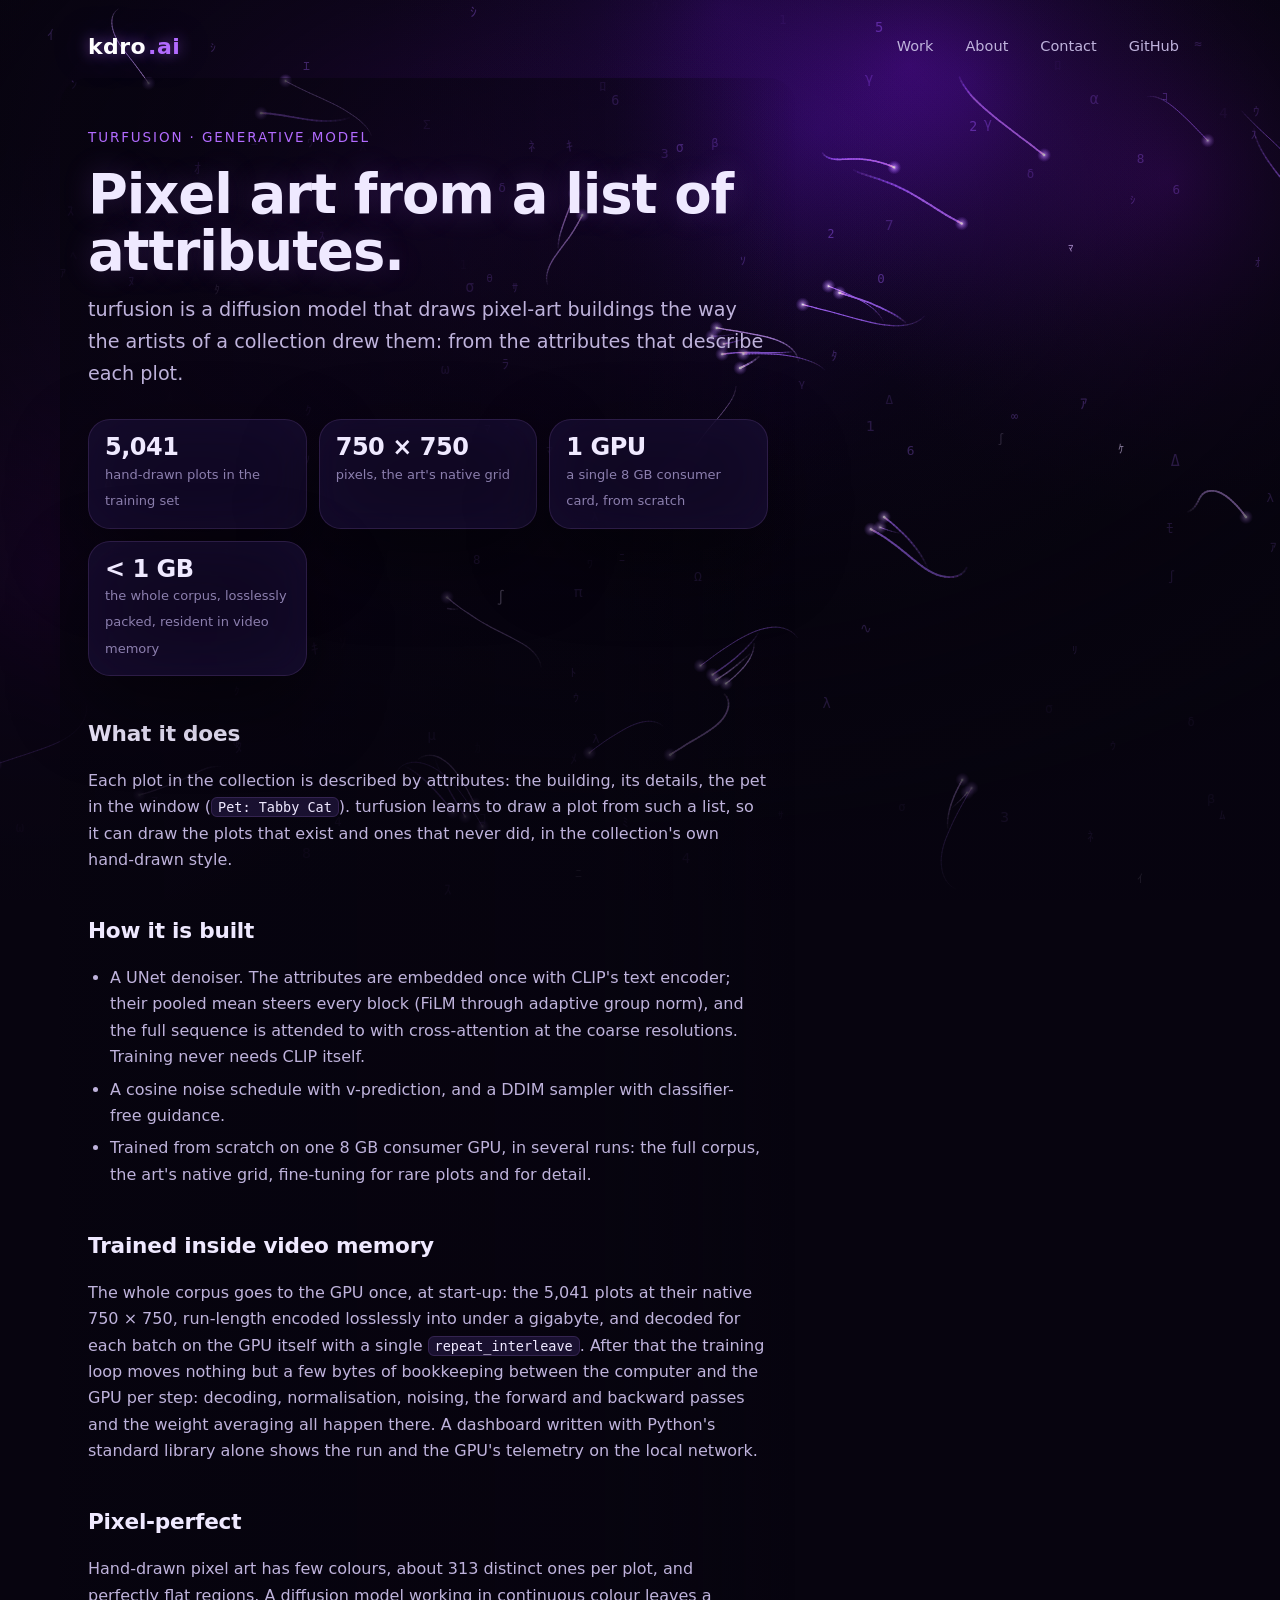
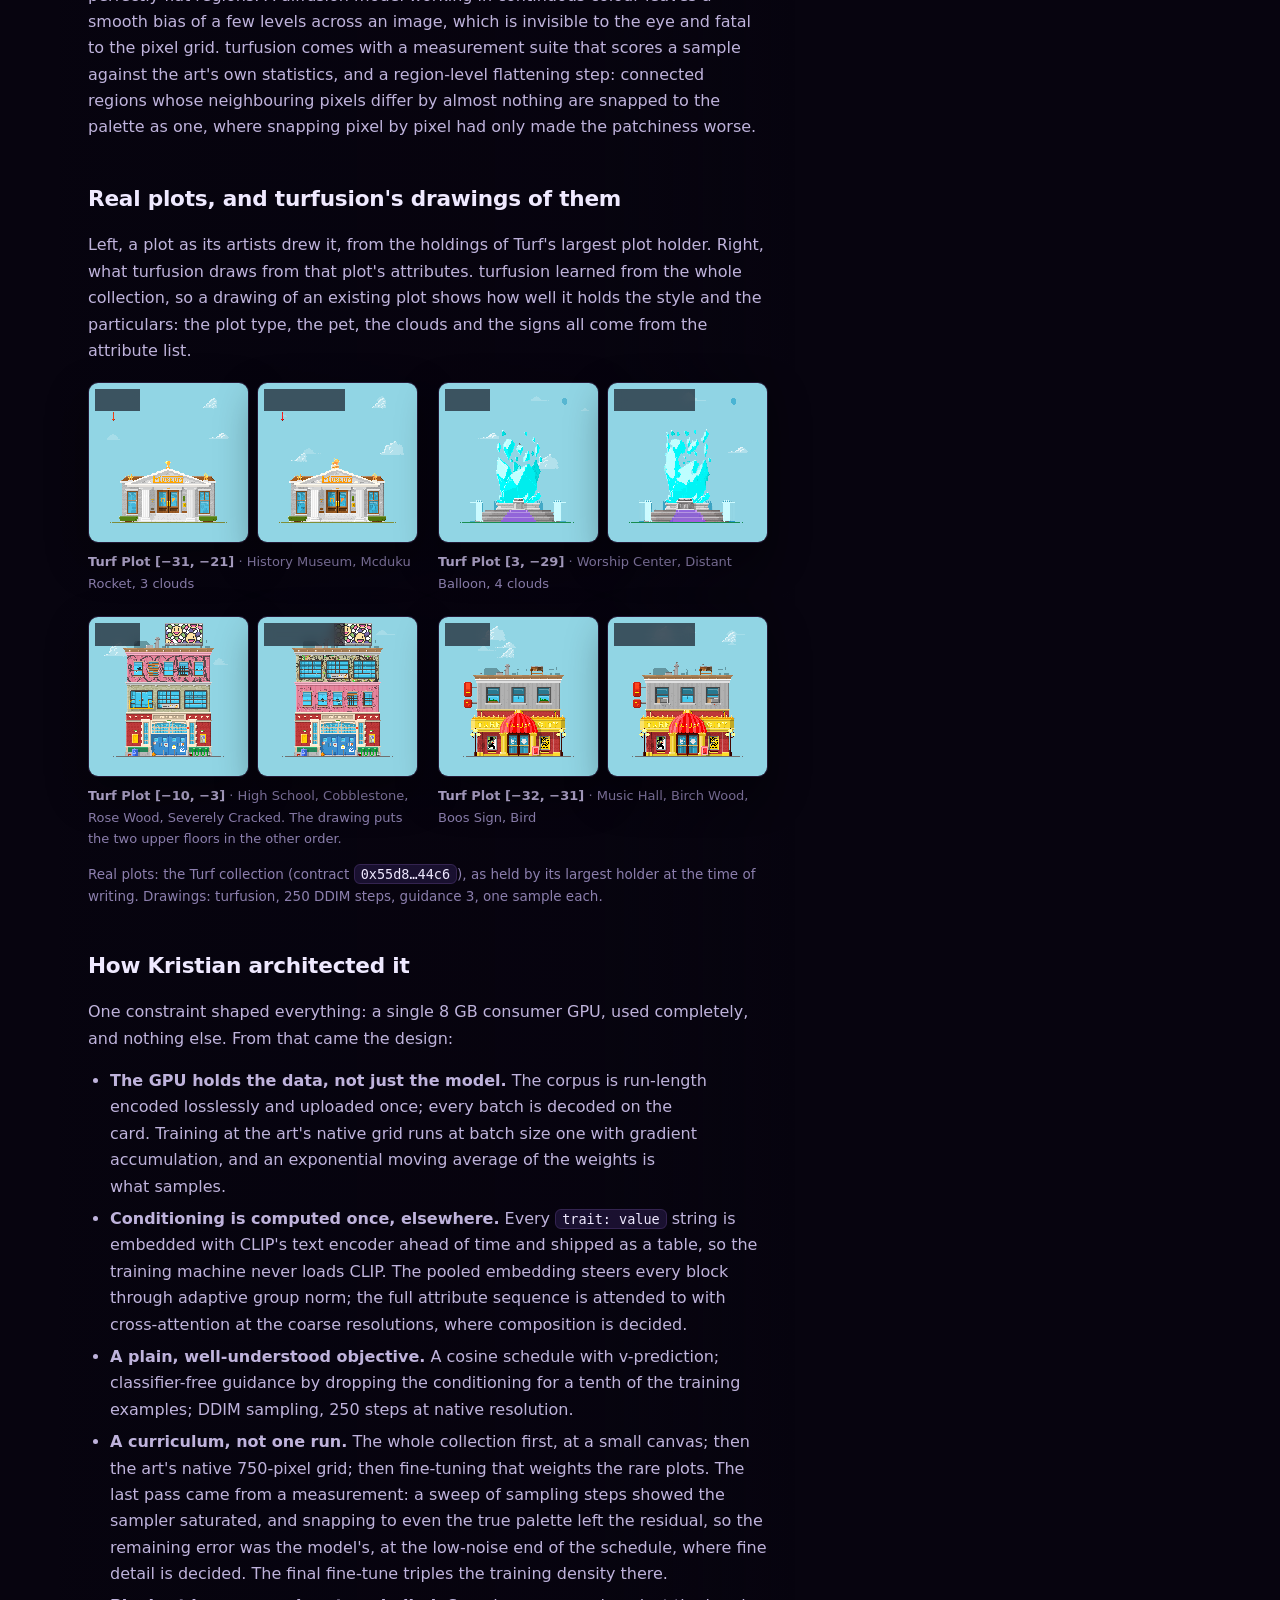
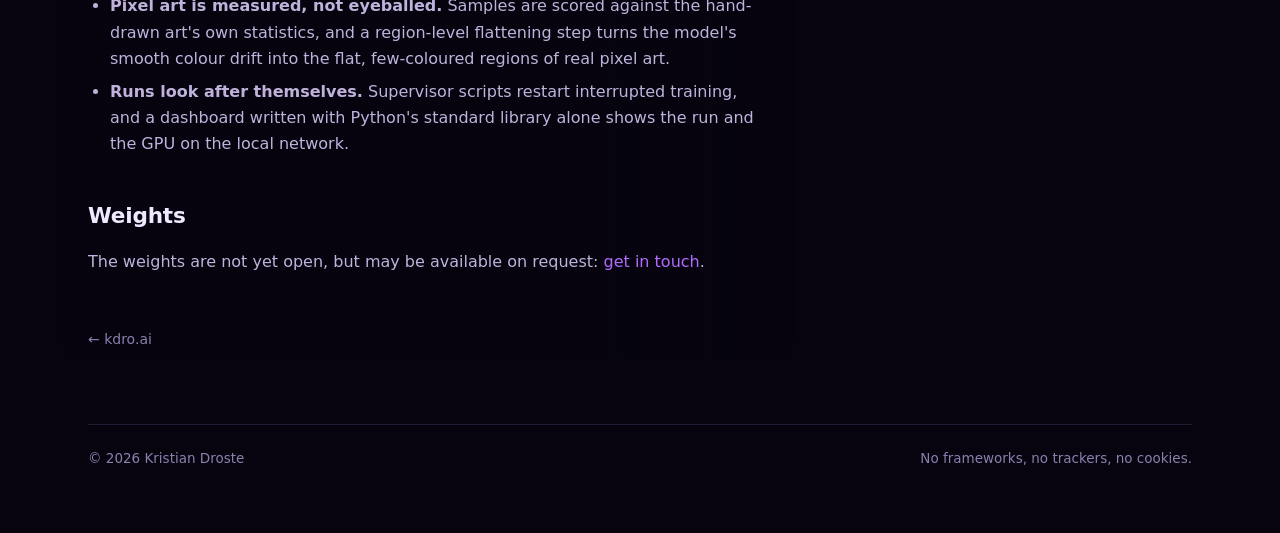
==== turfusion.html @ 793a9ba7 "kdro.ai" ====
<!doctype html>
<html lang="en">
<head>
<meta charset="utf-8">
<meta name="viewport" content="width=device-width, initial-scale=1">
<title>turfusion · kdro.ai</title>
<meta name="description" content="turfusion is a diffusion model that draws pixel-art buildings from a list of attributes, trained from scratch on a single 8 GB GPU with the whole corpus resident in video memory.">
<meta name="theme-color" content="#07040f">
<link rel="icon" href="favicon.svg" type="image/svg+xml">
<link rel="stylesheet" href="kdro.css">
</head>
<body>
<canvas id="field" aria-hidden="true"></canvas>
<div class="veil" aria-hidden="true"></div>
<div class="page">
  <header class="top">
    <a class="wordmark" href="./" aria-label="kdro.ai">kdro<small>.ai</small></a>
    <nav>
      <a href="./#work">Work</a>
      <a href="./#about">About</a>
      <a href="./#contact">Contact</a>
      <a href="https://github.com/kristiandroste" rel="noopener">GitHub</a>
    </nav>
  </header>

  <main class="doc">
    <p class="eyebrow">turfusion · generative model</p>
    <h1>Pixel art from a list of attributes.</h1>
    <p class="lede">turfusion is a diffusion model that draws pixel-art buildings the way the artists of a collection drew
      them: from the attributes that describe each plot.</p>

    <div class="facts">
      <div class="card fact"><b>5,041</b><span>hand-drawn plots in the training set</span></div>
      <div class="card fact"><b>750 × 750</b><span>pixels, the art's native grid</span></div>
      <div class="card fact"><b>1 GPU</b><span>a single 8 GB consumer card, from scratch</span></div>
      <div class="card fact"><b>&lt; 1 GB</b><span>the whole corpus, losslessly packed, resident in video memory</span></div>
    </div>

    <h2>What it does</h2>
    <p>Each plot in the collection is described by attributes: the building, its details, the pet in the window
      (<code>Pet: Tabby Cat</code>). turfusion learns to draw a plot from such a list, so it can draw the plots that
      exist and ones that never did, in the collection's own hand-drawn style.</p>

    <h2>How it is built</h2>
    <ul>
      <li>A UNet denoiser. The attributes are embedded once with CLIP's text encoder; their pooled mean steers every
        block (FiLM through adaptive group norm), and the full sequence is attended to with cross-attention at the coarse
        resolutions. Training never needs CLIP itself.</li>
      <li>A cosine noise schedule with v-prediction, and a DDIM sampler with classifier-free guidance.</li>
      <li>Trained from scratch on one 8 GB consumer GPU, in several runs: the full corpus, the art's native grid,
        fine-tuning for rare plots and for detail.</li>
    </ul>

    <h2>Trained inside video memory</h2>
    <p>The whole corpus goes to the GPU once, at start-up: the 5,041 plots at their native 750 × 750, run-length encoded
      losslessly into under a gigabyte, and decoded for each batch on the GPU itself with a single
      <code>repeat_interleave</code>. After that the training loop moves nothing but a few bytes of bookkeeping between
      the computer and the GPU per step: decoding, normalisation, noising, the forward and backward passes and the weight
      averaging all happen there.
      A dashboard written with Python's standard library alone shows the run and the GPU's telemetry on the local
      network.</p>

    <h2>Pixel-perfect</h2>
    <p>Hand-drawn pixel art has few colours, about 313 distinct ones per plot, and perfectly flat regions. A diffusion
      model working in continuous colour leaves a smooth bias of a few levels across an image, which is invisible to the
      eye and fatal to the pixel grid. turfusion comes with a measurement suite that scores a sample against the art's own
      statistics, and a region-level flattening step: connected regions whose neighbouring pixels differ by almost nothing
      are snapped to the palette as one, where snapping pixel by pixel had only made the patchiness worse.</p>

    <h2>Real plots, and turfusion's drawings of them</h2>
    <p>Left, a plot as its artists drew it, from the holdings of Turf's largest plot holder. Right, what turfusion draws
      from that plot's attributes. turfusion learned from the whole collection, so a drawing of an existing plot shows how
      well it holds the style and the particulars: the plot type, the pet, the clouds and the signs all come from the
      attribute list.</p>
    <div class="pairs">
      <figure class="pair">
        <div class="two"><span class="im" data-l="real"><img src="img/plot-2088.png" width="750" height="750" alt="The real plot: a museum with a rocket in the sky." loading="lazy"></span><span class="im" data-l="turfusion"><img src="img/gen-2088.png" width="750" height="750" alt="turfusion's drawing of the museum plot." loading="lazy"></span></div>
        <figcaption><b>Turf Plot [−31, −21]</b> · History Museum, Mcduku Rocket, 3 clouds</figcaption>
      </figure>
      <figure class="pair">
        <div class="two"><span class="im" data-l="real"><img src="img/plot-3607.png" width="750" height="750" alt="The real plot: a worship center of crystal." loading="lazy"></span><span class="im" data-l="turfusion"><img src="img/gen-3607.png" width="750" height="750" alt="turfusion's drawing of the worship center plot." loading="lazy"></span></div>
        <figcaption><b>Turf Plot [3, −29]</b> · Worship Center, Distant Balloon, 4 clouds</figcaption>
      </figure>
      <figure class="pair">
        <div class="two"><span class="im" data-l="real"><img src="img/plot-3075.png" width="750" height="750" alt="The real plot: a high school with a graffitied, cracked upper floor." loading="lazy"></span><span class="im" data-l="turfusion"><img src="img/gen-3075.png" width="750" height="750" alt="turfusion's drawing of the high school plot, with the two upper floors in the other order." loading="lazy"></span></div>
        <figcaption><b>Turf Plot [−10, −3]</b> · High School, Cobblestone, Rose Wood, Severely Cracked. The drawing puts the two upper floors in the other order.</figcaption>
      </figure>
      <figure class="pair">
        <div class="two"><span class="im" data-l="real"><img src="img/plot-4882.png" width="750" height="750" alt="The real plot: a music hall in birch wood." loading="lazy"></span><span class="im" data-l="turfusion"><img src="img/gen-4882.png" width="750" height="750" alt="turfusion's drawing of the music hall plot." loading="lazy"></span></div>
        <figcaption><b>Turf Plot [−32, −31]</b> · Music Hall, Birch Wood, Boos Sign, Bird</figcaption>
      </figure>
    </div>
    <p class="small">Real plots: the Turf collection (contract <code>0x55d8…44c6</code>), as held by its largest holder at the
      time of writing. Drawings: turfusion, 250 DDIM steps, guidance 3, one sample each.</p>

    <h2>How Kristian architected it</h2>
    <p>One constraint shaped everything: a single 8 GB consumer GPU, used completely, and nothing else. From that came
      the design:</p>
    <ul>
      <li><b>The GPU holds the data, not just the model.</b> The corpus is run-length encoded losslessly and uploaded once;
        every batch is decoded on the card. Training at the art's native grid runs at batch size one with gradient
        accumulation, and an exponential moving average of the weights is what samples.</li>
      <li><b>Conditioning is computed once, elsewhere.</b> Every <code>trait: value</code> string is embedded with CLIP's
        text encoder ahead of time and shipped as a table, so the training machine never loads CLIP. The pooled
        embedding steers every block through adaptive group norm; the full attribute sequence is attended to with
        cross-attention at the coarse resolutions, where composition is decided.</li>
      <li><b>A plain, well-understood objective.</b> A cosine schedule with v-prediction; classifier-free guidance by
        dropping the conditioning for a tenth of the training examples; DDIM sampling, 250 steps at native resolution.</li>
      <li><b>A curriculum, not one run.</b> The whole collection first, at a small canvas; then the art's native
        750-pixel grid; then fine-tuning that weights the rare plots. The last pass came from a measurement: a sweep of
        sampling steps showed the sampler saturated, and snapping to even the true palette left the residual, so the
        remaining error was the model's, at the low-noise end of the schedule, where fine detail is decided. The final
        fine-tune triples the training density there.</li>
      <li><b>Pixel art is measured, not eyeballed.</b> Samples are scored against the hand-drawn art's own statistics,
        and a region-level flattening step turns the model's smooth colour drift into the flat, few-coloured regions
        of real pixel art.</li>
      <li><b>Runs look after themselves.</b> Supervisor scripts restart interrupted training, and a dashboard written
        with Python's standard library alone shows the run and the GPU on the local network.</li>
    </ul>

    <h2>Weights</h2>
    <p>The weights are not yet open, but may be available on request: <a href="./#contact">get in touch</a>.</p>

    <a class="back" href="./">← kdro.ai</a>
  </main>

  <footer>
    <span>© 2026 Kristian Droste</span>
    <span>No frameworks, no trackers, no cookies.</span>
  </footer>
</div>
<script src="field.js"></script>
</body>
</html>
---- kdro.css ----
/* kdro.ai: dark, deep purple, black light. */
:root {
  --bg: #07040f;
  --ink: #efe9ff;
  --ink-2: #bfb3dc;
  --ink-3: #8c7fae;
  --violet: #8b5cf6;
  --uv: #b26bff;
  --magenta: #e55cff;
  --glow: rgba(178, 107, 255, .55);
  --card: rgba(22, 12, 46, .62);
  --card-2: rgba(30, 16, 60, .72);
  --line: rgba(190, 140, 255, .16);
  --line-2: rgba(190, 140, 255, .34);
  --sans: Inter, "Segoe UI", system-ui, -apple-system, Roboto, "Helvetica Neue", sans-serif;
  --mono: "JetBrains Mono", "SF Mono", Menlo, Consolas, "DejaVu Sans Mono", monospace;
  --radius: 22px;
}
* { box-sizing: border-box; }
html { background: var(--bg); color-scheme: dark; scroll-behavior: smooth; }
body { margin: 0; min-height: 100vh; font: 16px/1.65 var(--sans); color: var(--ink-2); background: var(--bg); overflow-x: hidden;
  -webkit-font-smoothing: antialiased; }
a { color: var(--uv); text-decoration: none; }
a:hover { color: #d6b8ff; }
::selection { background: rgba(178, 107, 255, .45); color: #fff; }

#field { position: fixed; inset: 0; width: 100%; height: 100%; z-index: 0; }
.veil { position: fixed; inset: 0; z-index: 0; pointer-events: none;
  background: radial-gradient(ellipse 80% 70% at 50% 25%, rgba(7, 4, 15, 0) 0%, rgba(7, 4, 15, .45) 60%, rgba(7, 4, 15, .8) 100%); }

.page { position: relative; z-index: 1; max-width: 72rem; margin: 0 auto; padding: 0 24px 64px; }

/* header */
.top { display: flex; align-items: center; justify-content: space-between; gap: 16px; padding: 26px 0 10px; }
.wordmark { display: inline-flex; align-items: baseline; gap: 2px; font-weight: 700; font-size: 22px; letter-spacing: .02em; color: #fff;
  text-shadow: 0 0 14px var(--glow), 0 0 40px rgba(139, 92, 246, .35); }
.wordmark small { font-size: 22px; color: var(--uv); font-weight: 600; }
.top nav { display: flex; gap: 6px; flex-wrap: wrap; }
.top nav a { color: var(--ink-2); padding: 8px 12px; border-radius: 999px; font-size: 14.5px; border: 1px solid transparent; }
.top nav a:hover { color: #fff; border-color: var(--line); background: rgba(139, 92, 246, .1); }

/* hero */
.hero { padding: 64px 0 32px; }
.eyebrow { font-size: 13.5px; letter-spacing: .14em; text-transform: uppercase; color: var(--uv); margin: 0 0 18px; }
.hero h1 { margin: 0 0 20px; font-size: clamp(2.5rem, 6.4vw, 4.6rem); line-height: 1.02; letter-spacing: -.025em; color: var(--ink); font-weight: 650;
  text-shadow: 0 0 36px rgba(178, 107, 255, .22); max-width: 15ch; text-wrap: balance; }
.hero p.lede { font-size: clamp(1.05rem, 1.6vw, 1.25rem); max-width: 42rem; margin: 0; color: var(--ink-2); text-wrap: pretty; }
.hero p.lede b { color: var(--ink); font-weight: 600; }

/* cards */
.card { position: relative; background: var(--card); border: 1px solid var(--line); border-radius: var(--radius);
  backdrop-filter: blur(16px); -webkit-backdrop-filter: blur(16px);
  box-shadow: 0 30px 80px rgba(0, 0, 0, .45), inset 0 0 80px rgba(139, 92, 246, .05); transition: border-color .25s, box-shadow .25s, transform .25s; }
.card:hover { border-color: var(--line-2); box-shadow: 0 30px 80px rgba(0, 0, 0, .5), 0 0 48px rgba(139, 92, 246, .16), inset 0 0 80px rgba(139, 92, 246, .07); }
.card h2, .card h3 { color: var(--ink); margin: 0 0 10px; letter-spacing: -.01em; }
.card .kicker { font-size: 12.5px; letter-spacing: .14em; text-transform: uppercase; color: var(--uv); margin: 0 0 12px; }
.card p { margin: 0 0 14px; text-wrap: pretty; }

.hero-card { margin: 44px 0 0; padding: 34px 36px; display: grid; grid-template-columns: minmax(0, 1.05fr) minmax(0, 1fr); gap: 36px; align-items: center;
  background: linear-gradient(135deg, rgba(40, 18, 86, .78), rgba(16, 8, 36, .7)); }
.hero-card h2 { font-size: clamp(1.6rem, 2.8vw, 2.25rem); line-height: 1.12; }
.hero-card .shot { border-radius: 14px; overflow: hidden; border: 1px solid var(--line-2); box-shadow: 0 20px 60px rgba(0, 0, 0, .55), 0 0 40px rgba(139, 92, 246, .2); background: #1a1a1a; }
.hero-card .shot img { display: block; width: 100%; height: auto; }
.strand { margin: 10px 0 18px; display: flex; align-items: center; gap: 12px; }
.strand .th { width: 230px; flex: none; }
.strand .label { font-size: 14px; color: var(--ink-3); font-variant-numeric: tabular-nums; }
.th { display: block; line-height: 0; color: #d9b8ff; --th-surface: #150a2c; }
.th svg { display: block; width: 100%; height: auto; overflow: visible; filter: drop-shadow(0 0 6px rgba(178, 107, 255, .55)); }
.th .wool { animation: puff 2.6s ease-in-out infinite; transform-box: fill-box; transform-origin: center; }
.th .eye { animation: blink 4.6s infinite; transform-box: fill-box; transform-origin: center; }
@keyframes puff { 0%, 100% { transform: scale(1); } 50% { transform: scale(1.04); } }
@keyframes blink { 0%, 94%, 100% { transform: scaleY(1); } 97% { transform: scaleY(.12); } }
.actions { display: flex; gap: 10px; flex-wrap: wrap; margin-top: 6px; }
.btn { display: inline-flex; align-items: center; gap: 8px; padding: 10px 18px; border-radius: 999px; font-weight: 600; font-size: 15px;
  border: 1px solid var(--line-2); color: var(--ink); background: rgba(139, 92, 246, .12); transition: background .2s, box-shadow .2s, border-color .2s; }
.btn:hover { background: rgba(139, 92, 246, .22); color: #fff; border-color: rgba(190, 140, 255, .55); }
.btn-uv { background: linear-gradient(135deg, #8b5cf6, #c026d3); border-color: transparent; color: #fff; box-shadow: 0 0 26px rgba(168, 85, 247, .45); }
.btn-uv:hover { background: linear-gradient(135deg, #9d74f8, #d33ee0); box-shadow: 0 0 36px rgba(168, 85, 247, .65); }
/* the whole baabaa card is the link to baabaa.kdro.ai; the source button keeps its own */
.hero-card .btn-uv::after { content: ""; position: absolute; inset: 0; border-radius: var(--radius); }
.hero-card .actions .btn:not(.btn-uv) { position: relative; z-index: 1; }
.hero-card:hover .btn-uv { background: linear-gradient(135deg, #9d74f8, #d33ee0); box-shadow: 0 0 36px rgba(168, 85, 247, .65); }

/* sections */
section { padding: 56px 0 0; }
section > h2 { font-size: 13.5px; letter-spacing: .16em; text-transform: uppercase; color: var(--ink-3); margin: 0 0 22px; font-weight: 600; }
.grid { display: grid; grid-template-columns: repeat(auto-fit, minmax(290px, 1fr)); gap: 20px; }
.work { padding: 26px 26px 22px; display: flex; flex-direction: column; }
.work h3 { font-size: 1.35rem; }
.work .art { margin: -26px -26px 18px; border-radius: var(--radius) var(--radius) 0 0; overflow: hidden; aspect-ratio: 16 / 9; background: #0d0620; border-bottom: 1px solid var(--line); }
.work .art img { width: 100%; height: 100%; object-fit: cover; display: block; image-rendering: pixelated; }
.work .art.pixel img { object-position: center 64%; }
.work .art.brain { display: grid; place-items: center; }
.work .links { margin-top: auto; display: flex; gap: 14px; flex-wrap: wrap; font-size: 14.5px; padding-top: 6px; }
.work .links a::after { content: " →"; opacity: .7; }

.about { padding: 30px 32px; max-width: 48rem; }
.about p:last-child { margin: 0; }

.contact { padding: 30px 32px; display: grid; grid-template-columns: minmax(0, 1.3fr) minmax(0, 1fr); gap: 28px; align-items: start; }
.contact ul { list-style: none; margin: 0; padding: 0; display: grid; gap: 10px; }
.contact li a { display: flex; align-items: center; gap: 10px; padding: 10px 14px; border: 1px solid var(--line); border-radius: 12px; color: var(--ink); }
.contact li a:hover { border-color: var(--line-2); background: rgba(139, 92, 246, .1); }
.contact li a span { color: var(--ink-3); font-size: 13.5px; margin-left: auto; }
.icon { width: 18px; height: 18px; flex: none; fill: none; stroke: currentColor; stroke-width: 1.8; stroke-linecap: round; stroke-linejoin: round; }

footer { margin-top: 64px; padding-top: 22px; border-top: 1px solid var(--line); font-size: 13.5px; color: var(--ink-3); display: flex; gap: 16px; flex-wrap: wrap; justify-content: space-between; }

/* a document page (turfusion) */
.doc { max-width: 46rem; padding: 48px 28px 8px; margin: 0 -28px; border-radius: 28px; background: linear-gradient(90deg, rgba(7, 4, 15, .66) 0%, rgba(7, 4, 15, .5) 75%, rgba(7, 4, 15, 0) 100%); }
.doc h1 { font-size: clamp(2.2rem, 5vw, 3.4rem); line-height: 1.05; letter-spacing: -.02em; color: var(--ink); margin: 0 0 14px; text-shadow: 0 0 30px rgba(178, 107, 255, .22); }
.doc .lede { font-size: 1.2rem; color: var(--ink-2); margin: 0 0 30px; }
.doc h2 { font-size: 1.35rem; color: var(--ink); margin: 40px 0 10px; letter-spacing: -.01em; }
.doc p, .doc li { text-wrap: pretty; }
.doc ul { padding-left: 22px; }
.doc li { margin: 6px 0; }
.doc code { font: 13.5px var(--mono); background: rgba(139, 92, 246, .14); border: 1px solid var(--line); border-radius: 6px; padding: 1px 6px; color: var(--ink); }
.doc .facts { display: grid; grid-template-columns: repeat(auto-fit, minmax(170px, 1fr)); gap: 12px; margin: 24px 0 8px; }
.doc .fact { padding: 14px 16px; }
.doc .fact b { display: block; font-size: 1.5rem; color: var(--ink); letter-spacing: -.02em; line-height: 1.1; }
.doc .fact span { font-size: 13px; color: var(--ink-3); }
.samples { display: grid; grid-template-columns: repeat(3, 1fr); gap: 14px; margin: 18px 0 6px; }
.samples figure { margin: 0; }
.samples img { width: 100%; height: auto; display: block; border-radius: 12px; border: 1px solid var(--line); image-rendering: pixelated; box-shadow: 0 16px 40px rgba(0, 0, 0, .4); }
.samples figcaption { font-size: 12.5px; color: var(--ink-3); margin-top: 6px; }
.pairs { display: grid; grid-template-columns: repeat(2, minmax(0, 1fr)); gap: 22px 20px; margin: 18px 0 10px; }
.pair { margin: 0; }
.pair .two { display: grid; grid-template-columns: 1fr 1fr; gap: 8px; }
.pair .im { position: relative; display: block; }
.pair .im::after { content: attr(data-l); position: absolute; left: 7px; top: 7px; font-size: 10px; letter-spacing: .08em; text-transform: uppercase; color: #fff; background: rgba(7, 4, 15, .62); padding: 3px 8px; border-radius: 999px; backdrop-filter: blur(6px); }
.pair img { width: 100%; height: auto; display: block; border-radius: 10px; border: 1px solid var(--line); image-rendering: pixelated; box-shadow: 0 16px 40px rgba(0, 0, 0, .4); }
.pair figcaption { font-size: 13px; color: var(--ink-3); margin-top: 8px; }
.pair figcaption b { color: var(--ink-2); font-weight: 600; }
.doc .small { font-size: 13.5px; color: var(--ink-3); }
.back { display: inline-flex; align-items: center; gap: 6px; font-size: 14px; color: var(--ink-3); margin-top: 36px; }

@media (max-width: 860px) {
  .hero-card { grid-template-columns: 1fr; padding: 26px 24px; }
  .contact { grid-template-columns: 1fr; }
}
@media (max-width: 600px) {
  .page { padding: 0 16px 48px; }
  .doc { margin: 0 -16px; padding: 36px 16px 8px; border-radius: 0; }
  .hero { padding: 40px 0 20px; }
  .samples { grid-template-columns: 1fr 1fr; }
  .pairs { grid-template-columns: 1fr; }
  .strand .th { width: 190px; }
  .top nav a { padding: 6px 9px; font-size: 14px; }
}
@media (prefers-reduced-motion: reduce) {
  html { scroll-behavior: auto; }
  .th .wool, .th .eye { animation: none; }
  .card { transition: none; }
}
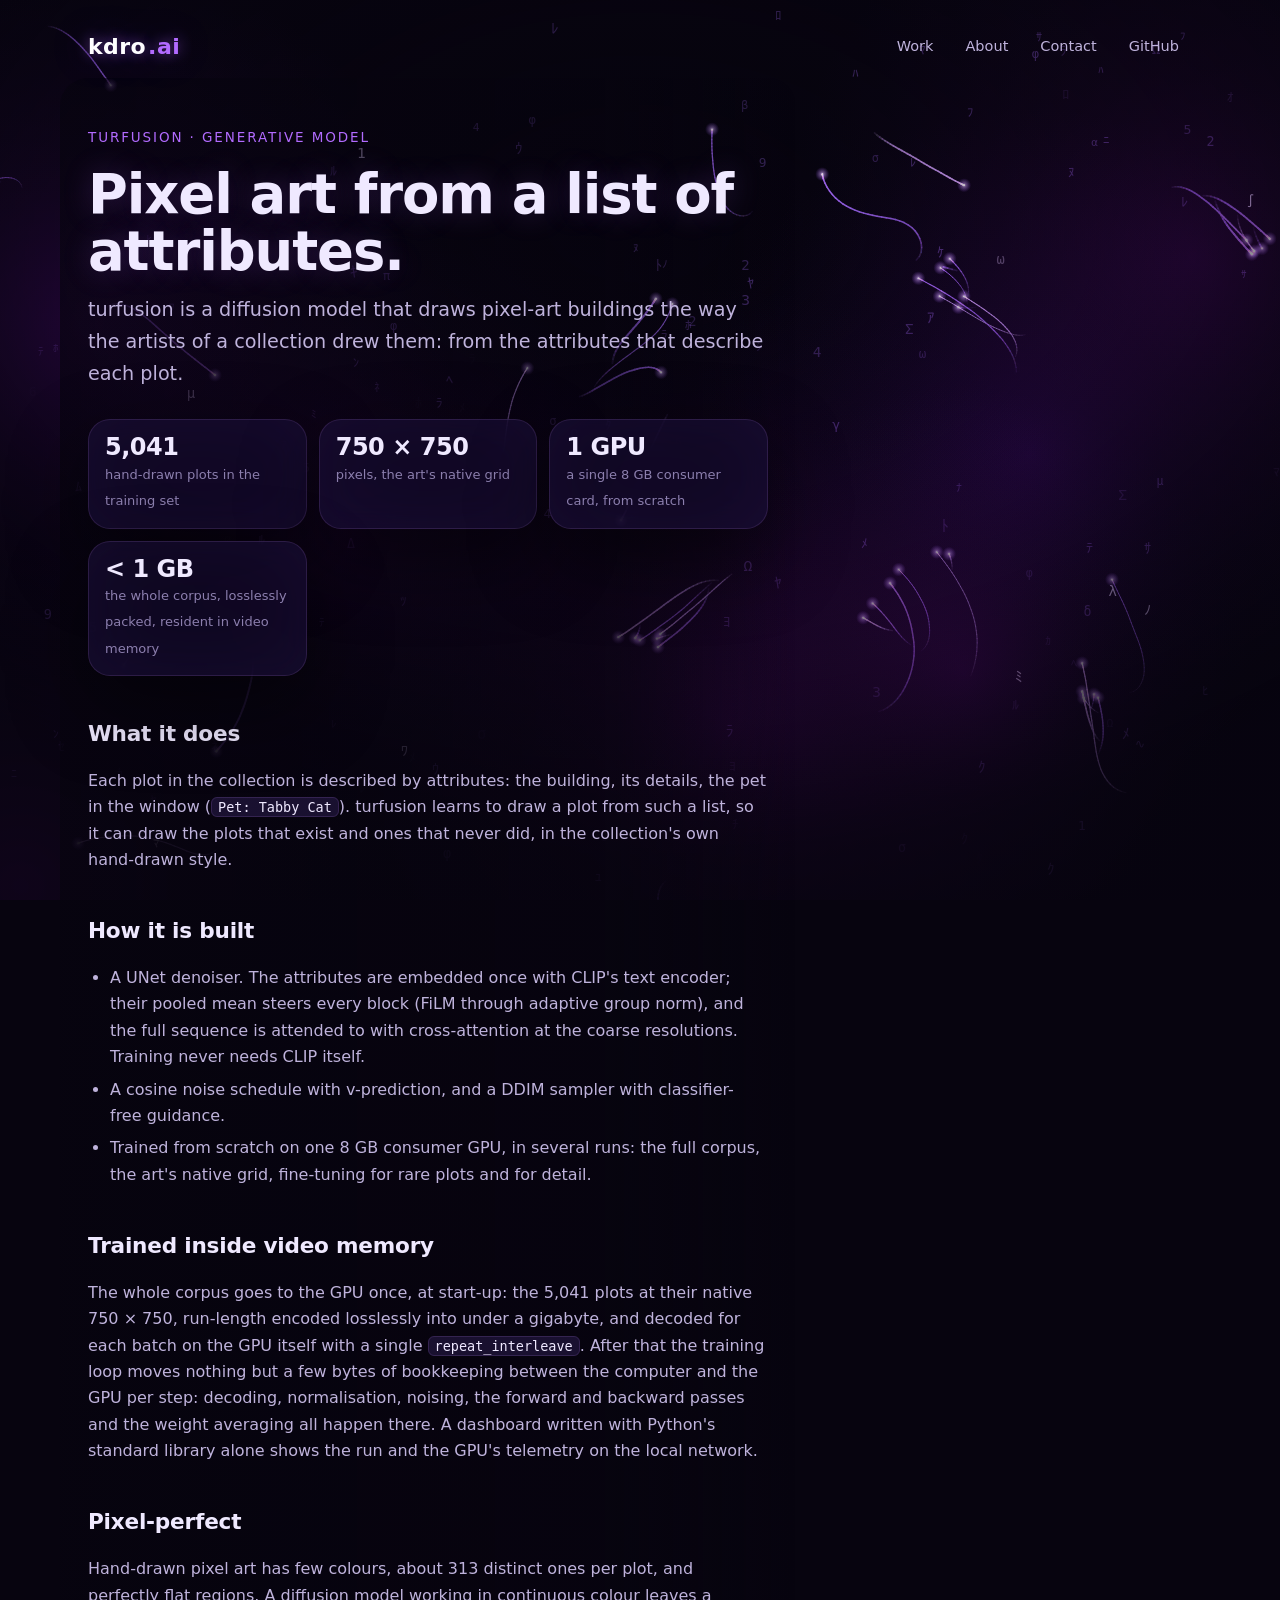
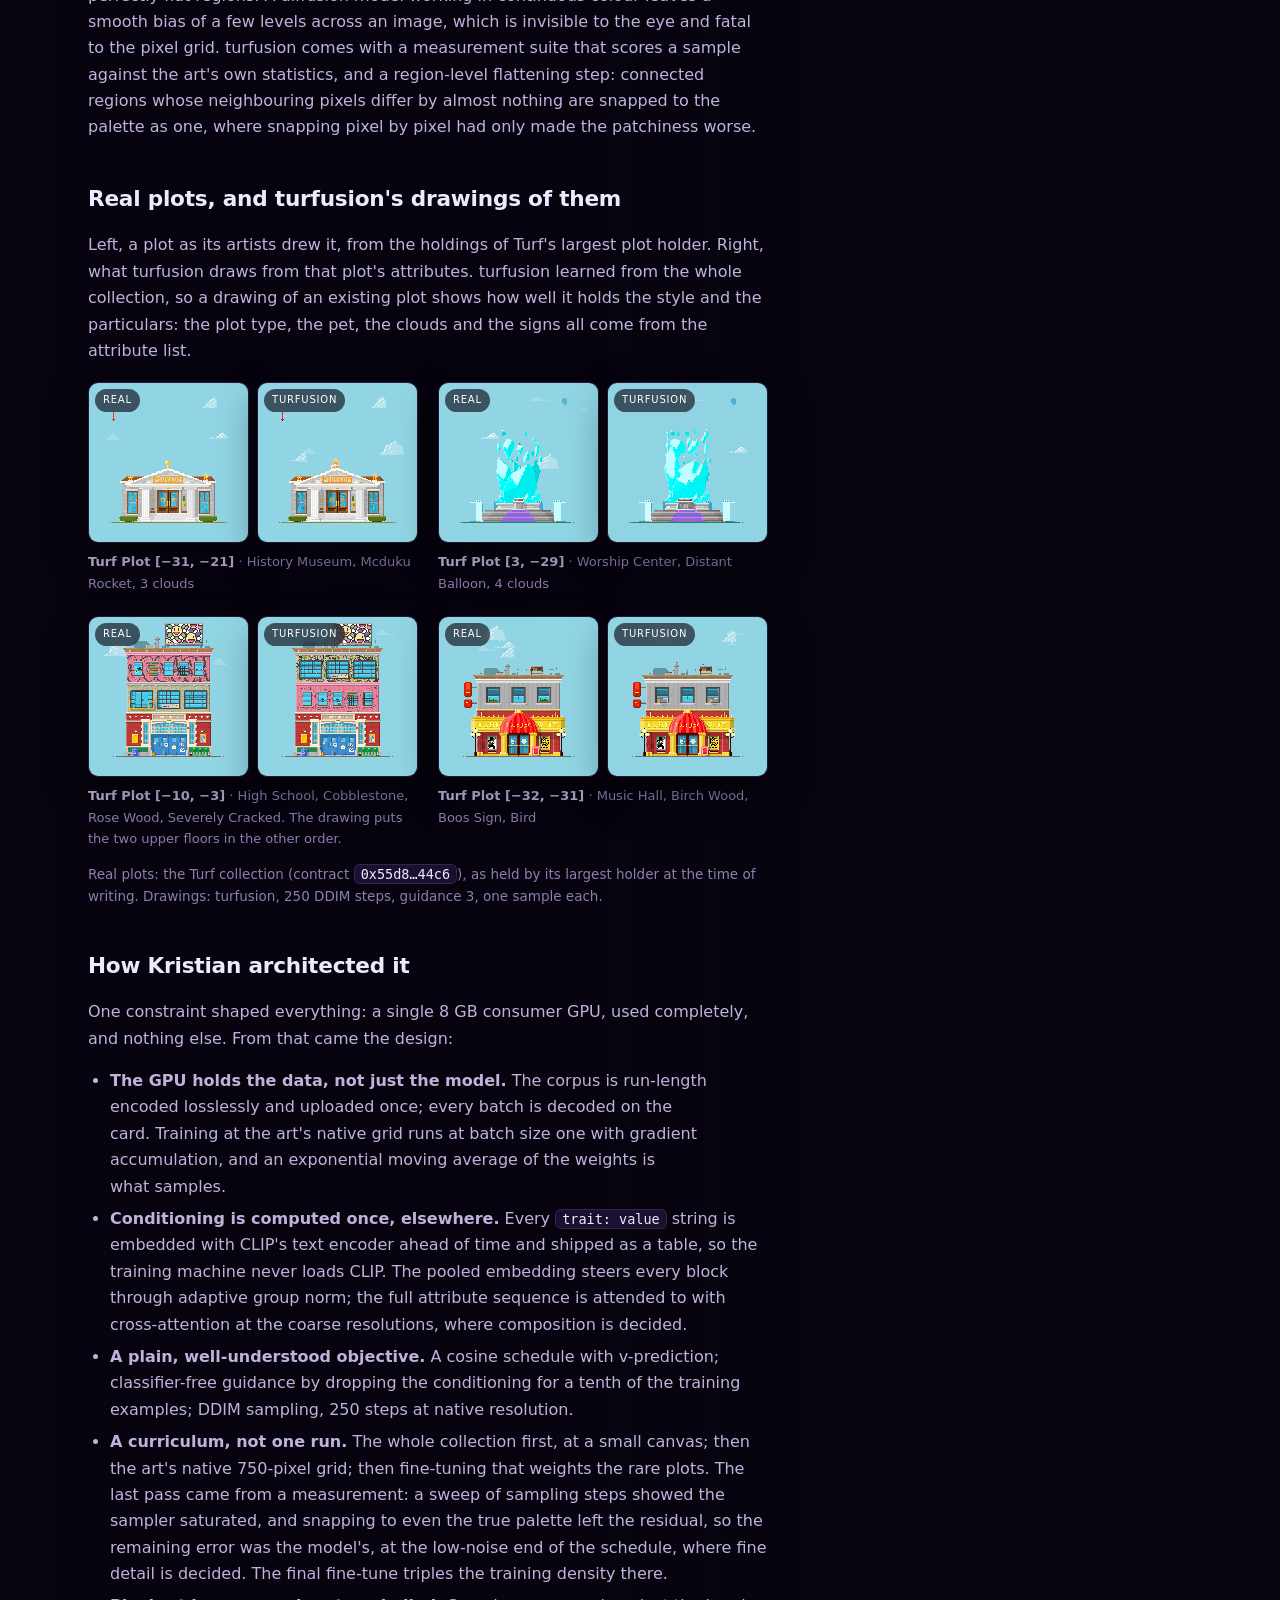
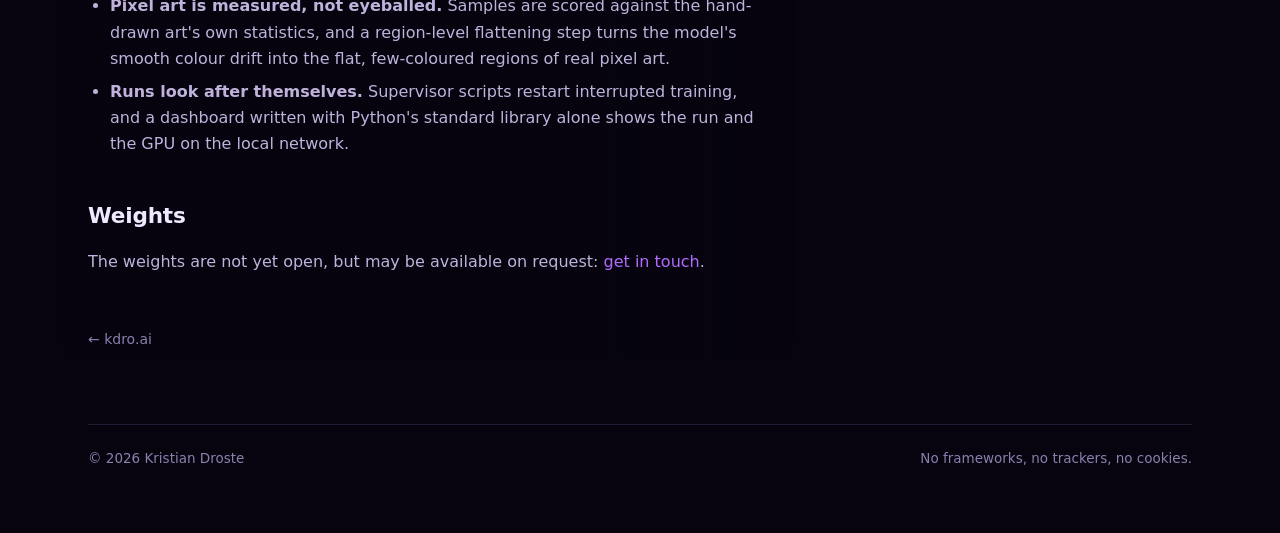
==== commit 8c3a6ce9: "Sharing tags, icons, robots and sitemap" ====
--- a/turfusion.html
+++ b/turfusion.html
@@ -6,7 +6,23 @@
 <title>turfusion · kdro.ai</title>
 <meta name="description" content="turfusion is a diffusion model that draws pixel-art buildings from a list of attributes, trained from scratch on a single 8 GB GPU with the whole corpus resident in video memory.">
 <meta name="theme-color" content="#07040f">
+<link rel="canonical" href="https://kdro.ai/turfusion.html">
+<meta property="og:type" content="website">
+<meta property="og:site_name" content="kdro.ai">
+<meta property="og:title" content="turfusion: pixel art from a list of attributes">
+<meta property="og:description" content="A diffusion model that draws pixel-art buildings from the attributes that describe them, trained from scratch on a single 8 GB GPU with the whole corpus resident in video memory.">
+<meta property="og:url" content="https://kdro.ai/turfusion.html">
+<meta property="og:image" content="https://kdro.ai/og-turfusion.jpg">
+<meta property="og:image:width" content="1200">
+<meta property="og:image:height" content="630">
+<meta property="og:image:alt" content="turfusion: a real Turf plot beside turfusion's drawing of it.">
+<meta name="twitter:card" content="summary_large_image">
+<meta name="twitter:title" content="turfusion: pixel art from a list of attributes">
+<meta name="twitter:description" content="A diffusion model that draws pixel-art buildings from the attributes that describe them, trained from scratch on a single 8 GB GPU with the whole corpus resident in video memory.">
+<meta name="twitter:image" content="https://kdro.ai/og-turfusion.jpg">
 <link rel="icon" href="favicon.svg" type="image/svg+xml">
+<link rel="icon" href="favicon-32.png" sizes="32x32" type="image/png">
+<link rel="apple-touch-icon" href="apple-touch-icon.png">
 <link rel="stylesheet" href="kdro.css">
 </head>
 <body>
